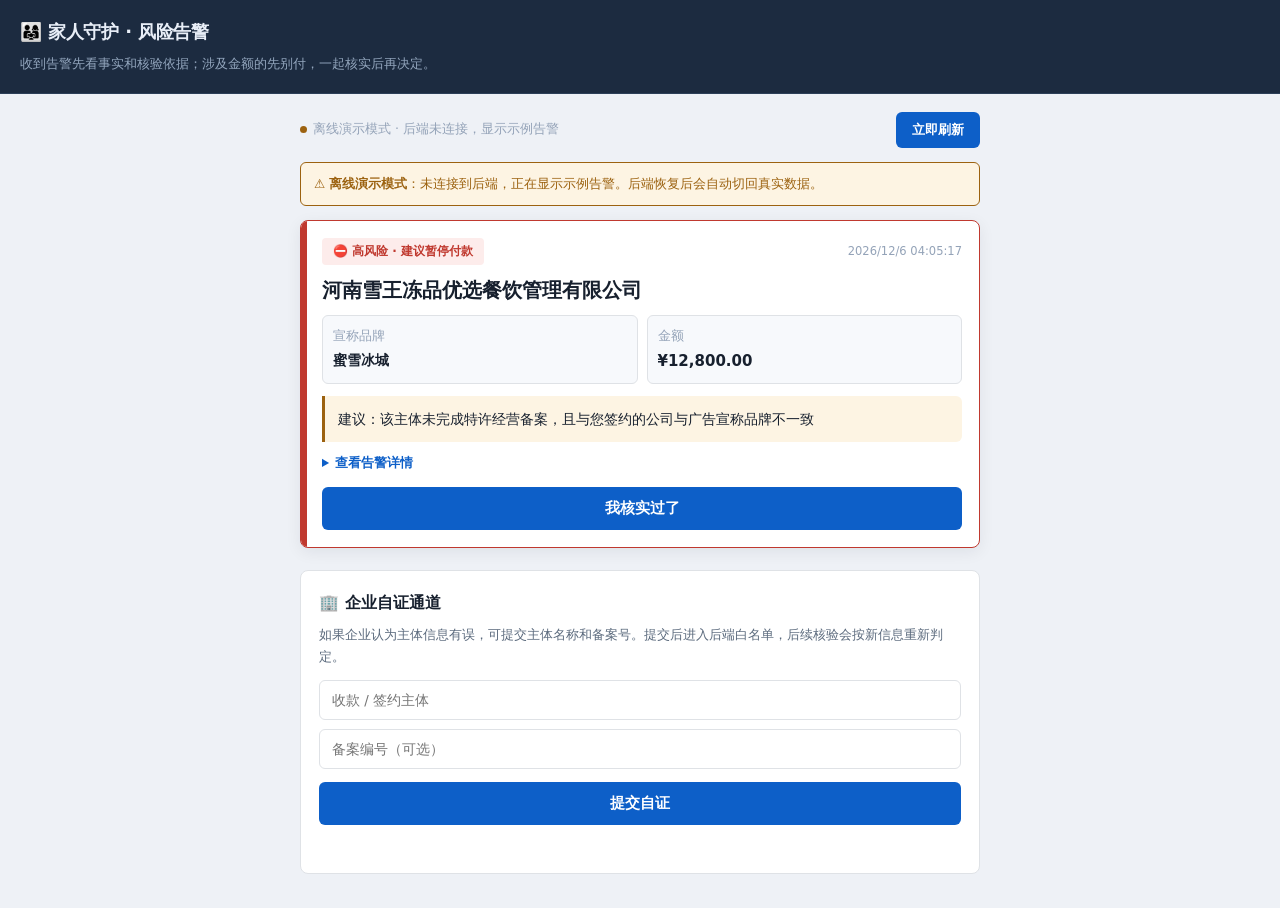
==== family/index.html @ a472ef42 "公司X光 静态站点发布（front 快照 + 入口跳转）" ====
<!doctype html>
<html lang="zh-CN"><head><meta charset="utf-8"><meta name="viewport" content="width=device-width,initial-scale=1"><title>家人端 · 风险告警</title><!-- 品牌图标：扫描取景框（scripts/make_icons.py 生成，favicon/客户端 exe/扩展图标同一套）-->
<link rel="icon" href="../assets/favicon.ico" sizes="48x48">
<link rel="icon" href="../assets/favicon.svg" type="image/svg+xml">
<link rel="apple-touch-icon" href="../assets/apple-touch-icon.png">
<link rel="stylesheet" href="../assets/theme.css">
<style>
/* 语义色统一由 theme.css 提供（3.0.0）：硬红 / 软红 / 黄 / 绿各只认一支 */
*{box-sizing:border-box}
body{margin:0;font-family:"Segoe UI","PingFang SC","Microsoft YaHei",system-ui,sans-serif;
     color:var(--x-ink);background:var(--x-bg)}

/* 顶栏 */
.top{background:var(--x-top-bg);color:var(--x-top-ink);padding:17px 20px 19px;
     border-bottom:1px solid var(--x-top-line)}
.top h1{margin:0;font-size:18px;letter-spacing:-.2px;font-weight:700}
.top p{margin:7px 0 0;color:var(--x-top-muted);font-size:12.5px;line-height:1.6}
.wrap{max-width:720px;margin:0 auto;padding:18px 20px 34px}

/* 状态条 */
.bar{display:flex;align-items:center;justify-content:space-between;margin-bottom:14px;gap:10px}
.bar small{color:var(--x-dot);font-size:12.5px;display:flex;align-items:center;gap:6px}
.live{width:7px;height:7px;border-radius:50%;background:var(--x-ok);flex:none;animation:pulse 1.5s ease-in-out infinite}
@keyframes pulse{0%,100%{opacity:1;transform:scale(1)}50%{opacity:.35;transform:scale(.8)}}
.btn{border:0;border-radius:var(--x-r-sm);padding:9px 16px;background:var(--x-brand);color:#fff;font-weight:700;cursor:pointer;font-family:inherit;font-size:13px;transition:transform .12s,filter .12s}
.btn:active{transform:scale(.97);filter:brightness(.94)}
.btn:disabled{opacity:.55;cursor:wait}

/* 列表 */
.list{display:grid;gap:14px}
.empty,.error{background:var(--x-card);border:1px solid var(--x-line);border-radius:var(--x-r-md);padding:28px;color:var(--x-dot);text-align:center;font-size:14px}
.error{color:var(--x-bad)}

/* 告警卡：左侧色带 + 等级徽章 + 新到脉冲 */
.alert{position:relative;background:var(--x-card);border:1px solid var(--x-bad);border-radius:var(--x-r-md);padding:17px 17px 17px 21px;
       box-shadow:0 4px 16px rgba(15,23,42,.07);overflow:hidden;animation:cardIn .4s cubic-bezier(.16,1,.3,1) both}
@keyframes cardIn{from{opacity:0;transform:translateY(12px)}to{opacity:1;transform:none}}
.alert::before{content:"";position:absolute;left:0;top:0;bottom:0;width:6px;background:var(--x-bad)}
.alert.soft{border-color:var(--x-grey)}.alert.soft::before{background:var(--x-grey)}
.alert.yellow{border-color:var(--x-grey)}.alert.yellow::before{background:var(--x-grey)}
.alert.fresh{animation:cardIn .4s cubic-bezier(.16,1,.3,1) both,ring 2s ease-out 2}
@keyframes ring{0%{box-shadow:0 4px 16px rgba(15,23,42,.07),0 0 0 0 rgba(220,38,38,.42)}100%{box-shadow:0 4px 16px rgba(15,23,42,.07),0 0 0 16px rgba(220,38,38,0)}}
.alert.acknowledged{filter:grayscale(.92);opacity:.6}
.alert.acknowledged::before{background:var(--x-dot)}

.head{display:flex;align-items:center;justify-content:space-between;gap:10px}
.level{display:inline-flex;align-items:center;gap:5px;border-radius:var(--x-r-xs);padding:4px 11px;font-size:12px;font-weight:800;background:var(--x-sev-bg-bad);color:var(--x-bad)}
.soft .level{background:var(--x-sev-bg-warn);color:var(--x-grey)}
.yellow .level{background:var(--x-sev-bg-warn);color:var(--x-grey)}
.ts{font-size:11.5px;color:var(--x-dot);font-variant-numeric:tabular-nums}
.merchant{font-size:19.5px;font-weight:800;margin:13px 0 10px;line-height:1.35;word-break:break-word}
.facts{display:grid;grid-template-columns:repeat(2,minmax(0,1fr));gap:9px;font-size:13px}
.fact{background:var(--x-kpi-bg);border:1px solid var(--x-line);border-radius:var(--x-r-sm);padding:9px 10px;color:var(--x-dot)}
.fact b{display:block;color:var(--x-ink);margin-top:3px;font-size:13.5px;word-break:break-word}
.amount{color:var(--x-bad);font-weight:900!important;font-size:15px!important}
.advice{margin-top:12px;padding:12px 13px;background:var(--x-sev-bg-warn);border-left:3px solid var(--x-grey);border-radius:0 var(--x-r-sm) var(--x-r-sm) 0;line-height:1.65;font-size:13.5px}
.evidence{margin-top:11px}
.evidence summary{cursor:pointer;color:var(--x-brand);font-weight:700;font-size:12.5px;user-select:none}
.evidence pre{white-space:pre-wrap;font:12px/1.7 ui-monospace,Consolas,monospace;background:var(--x-kpi-bg);border-radius:var(--x-r-sm);padding:11px;margin-top:8px;color:var(--x-muted)}
.confirm{margin-top:13px;width:100%;border:0;border-radius:var(--x-r-sm);padding:12px 0;background:var(--x-brand);color:#fff;font-weight:800;font-size:14.5px;cursor:pointer;font-family:inherit;transition:transform .12s}
.confirm:active{transform:scale(.985)}
.confirm.done{background:var(--x-dot);cursor:default}

/* 自证通道 */
.verify{background:var(--x-card);border:1px solid var(--x-line);border-radius:var(--x-r-md);padding:19px 18px;margin-top:22px}
.verify h2{margin:0 0 8px;font-size:16px}
.verify p{margin:0 0 13px;font-size:12.5px;color:var(--x-muted);line-height:1.7}
.fields{display:grid;gap:9px}
.fields input{border:1.5px solid var(--x-line);border-radius:var(--x-r-sm);padding:11px 12px;font-size:13.5px;font-family:inherit;outline:none;transition:border-color .16s}
.fields input:focus{border-color:var(--x-brand)}
.verify-msg{margin-top:11px;font-size:12.5px;color:var(--x-muted);min-height:18px}

/* 离线演示模式提示 */
.offline{background:var(--x-sev-bg-warn);border:1px solid var(--x-grey);color:var(--x-grey);border-radius:var(--x-r-sm);padding:11px 13px;font-size:12.5px;margin-bottom:14px;display:none;line-height:1.6}
.offline.show{display:block}
</style>
<script>
/* 主题同步（3.0.1）：本页与主站共用 theme.css 的令牌。
   偏好存在 localStorage['xray.theme']，主站设置页改的是同一个键 ——
   所以在别的页面改完主题，这页刷新就跟着变。
   默认深色：专业终端的主形态（theme.css 的 :root 就是深色值）。 */
(function () {
  try {
    var v = localStorage.getItem('xray.theme') || 'system';
    var dark = (v === 'dark') ||
      (v === 'system' && window.matchMedia &&
       window.matchMedia('(prefers-color-scheme: dark)').matches);
    document.documentElement.setAttribute('data-theme', dark ? 'dark' : 'light');
  } catch (e) { /* localStorage 不可用：按 theme.css 的默认值渲染 */ }
})();
</script>
</head><body>
<header class="top">
  <h1>👨‍👩‍👧 家人守护 · 风险告警</h1>
  <p>收到告警先看事实和核验依据；涉及金额的先别付，一起核实后再决定。</p>
</header>
<main class="wrap">
  <div class="bar">
    <small id="status"><span class="live"></span>每 2 秒自动检查一次</small>
    <button class="btn" id="reload">立即刷新</button>
  </div>
  <div class="offline" id="offlineTip">⚠️ <b>离线演示模式</b>：未连接到后端，正在显示示例告警。后端恢复后会自动切回真实数据。</div>
  <section class="list" id="list"><div class="empty">正在加载告警…</div></section>

  <section class="verify">
    <h2>🏢 企业自证通道</h2>
    <p>如果企业认为主体信息有误，可提交主体名称和备案号。提交后进入后端白名单，后续核验会按新信息重新判定。</p>
    <form id="verifyForm">
      <div class="fields">
        <input id="entity" required placeholder="收款 / 签约主体">
        <input id="record" placeholder="备案编号（可选）">
      </div>
      <button class="btn" style="margin-top:13px;width:100%;padding:12px 0;font-size:14.5px" type="submit">提交自证</button>
    </form>
    <div class="verify-msg" id="verifyMsg"></div>
  </section>
</main>
<script>
const API="/api/v1",confirmed=new Set(JSON.parse(localStorage.getItem("xray_family_confirmed")||"[]"));
const FORCE_MOCK=new URLSearchParams(location.search).has("mock");
const esc=s=>String(s??"").replace(/[&<>"']/g,c=>({"&":"&amp;","<":"&lt;",">":"&gt;","\"":"&quot;","'":"&#39;"}[c]));
const levelText={red_hard:"高风险 · 建议暂停付款",red_soft:"建议家人复核",yellow:"信息不完整 · 请留意",green:"本次核验未发现异常"};
const levelIcon={red_hard:"⛔",red_soft:"🟠",yellow:"🟡",green:"✅"};
const levelClass=l=>l==="red_soft"?"soft":l==="yellow"?"yellow":"";
function money(v){return v==null||v===""?"未提供":`¥${Number(v).toLocaleString("zh-CN",{minimumFractionDigits:2})}`}
function confirmAlert(id,b){b.closest(".alert").classList.add("acknowledged");confirmed.add(String(id));localStorage.setItem("xray_family_confirmed",JSON.stringify([...confirmed]));b.textContent="家人已知情";b.classList.add("done");b.disabled=true}

// 离线兜底：后端不可用时（断网/file:// /后端未启动）用这条示例告警，保证这一幕演得出来。
const DEMO_ALERT={alert_id:"demo-offline-1",event_id:"e-demo-offline",brand:"蜜雪冰城",counterpart_entity:"河南雪王冻品优选餐饮管理有限公司",amount:12800,level:"red_hard",advice_phrase:"该主体未完成特许经营备案，且与您签约的公司与广告宣称品牌不一致",ts:""};
let offlineMode=false, seenIds=new Set();

function renderDemo(){ DEMO_ALERT.ts=DEMO_ALERT.ts||new Date().toLocaleString("zh-CN"); render([DEMO_ALERT]); }

function render(alerts){
  const list=document.getElementById("list");
  if(!alerts.length){ list.innerHTML='<div class="empty">暂无告警</div>'; return }
  list.innerHTML=alerts.slice().reverse().map(a=>{
    const id=a.alert_id??a.event_id,done=confirmed.has(String(id)),ack=done?"acknowledged":"";
    const fresh=(!done && !seenIds.has(String(id)) && !offlineMode)?"fresh":"";
    if(!offlineMode) seenIds.add(String(id));
    const e=[`品牌：${a.brand||"未提供"}`,`收款主体：${a.counterpart_entity||"未提供"}`,`风险等级：${levelText[a.level]||a.level||"未提供"}`,`金额：${money(a.amount)}`,`建议：${a.advice_phrase||"未提供"}`].join("\n");
    return `<article class="alert ${levelClass(a.level)} ${ack} ${fresh}">
      <div class="head"><span class="level">${levelIcon[a.level]||"⚠"} ${esc(levelText[a.level]||a.level||"待核实")}</span><span class="ts">${esc(a.ts||"")}</span></div>
      <div class="merchant">${esc(a.counterpart_entity||a.brand||"未提供主体")}</div>
      <div class="facts">
        <div class="fact">宣称品牌<b>${esc(a.brand||"未提供")}</b></div>
        <div class="fact">金额<b class="amount">${esc(money(a.amount))}</b></div>
      </div>
      <div class="advice">建议：${esc(a.advice_phrase||"请联系家人一起复核")}</div>
      <details class="evidence"><summary>查看告警详情</summary><pre>${esc(e)}</pre></details>
      <button class="confirm ${done?"done":""}" ${done?"disabled":""} onclick="confirmAlert('${esc(id)}',this)">${done?"家人已知情":"我核实过了"}</button>
    </article>`}).join("")
}

async function load(){
  if(FORCE_MOCK){ document.getElementById("offlineTip").classList.add("show"); renderDemo(); document.getElementById("status").innerHTML='<span class="live" style="background:var(--x-grey)"></span>离线演示模式（?mock=1 强制示例告警）'; return }
  try{
    const r=await fetch(`${API}/group/demo/alerts`,{cache:"no-store"});
    if(!r.ok)throw Error(`HTTP ${r.status}`);
    const d=await r.json();
    offlineMode=false; document.getElementById("offlineTip").classList.remove("show");
    render(Array.isArray(d)?d:(d.alerts||[]));
    document.getElementById("status").innerHTML=`<span class="live"></span>最近检查：${new Date().toLocaleTimeString()} · 每 2 秒自动检查`;
  }catch(e){
    offlineMode=true; document.getElementById("offlineTip").classList.add("show");
    renderDemo();
    document.getElementById("status").innerHTML='<span class="live" style="background:var(--x-grey)"></span>离线演示模式 · 后端未连接，显示示例告警';
  }
}

document.getElementById("reload").onclick=load;
document.getElementById("verifyForm").onsubmit=async e=>{
  e.preventDefault();
  const msg=document.getElementById("verifyMsg");
  msg.textContent="正在提交…";
  try{
    const r=await fetch(`${API}/whitelist`,{method:"POST",headers:{"Content-Type":"application/json"},
      body:JSON.stringify({counterpart_entity:document.getElementById("entity").value.trim(),record_no:document.getElementById("record").value.trim()})});
    const d=await r.json();
    if(!r.ok)throw Error(d.detail||`HTTP ${r.status}`);
    msg.textContent=d.already?"该主体已在白名单中。":"提交成功，后续核验会按新信息重新判定。";
    e.target.reset();
  }catch(err){ msg.textContent=`提交失败：${err.message}` }
};
load();setInterval(load,2000);
</script></body></html>
---- assets/theme.css ----
/* ==========================================================================
 * theme.css · 公司X光 设计系统（3.2.0）
 * --------------------------------------------------------------------------
 * 视觉方向：专业金融终端（Bloomberg / TradingView / 同花顺）
 *   - 深色为主：深底浅字是终端类产品的真正特征，不是"暗色模式凑合"
 *   - 高信息密度：行高紧、字小、数字等宽、表格优先
 *   - 硬边界：1px 分隔线划分区域，不用大阴影和圆角堆层次
 *   - 单一强调色：墨蓝，蓝 = 可信
 *
 * 3.2.0 参照 34 个主流站点重做了令牌层（依据见 docs/ui-reference.md）：
 *   ① 间距改**阶梯**（Carbon 的 2/4/8 倍数 + Tailwind 的 4px 基数）
 *   ② 高度改**四档**（Atlassian：sunken < default < raised < overlay；
 *      暗色下越"高"表面越亮 —— 暗色里阴影几乎看不见，只能靠底色差）
 *   ③ 焦点态**双色可见**（GOV.UK：单色焦点环在某些背景上必然失效）
 *   ④ 字号与行高**成对**定义（Tailwind 的做法，防止改字号忘记改行高）
 *
 * ⚠ 四条硬规矩（scripts/check_layout.py 有静态断言守着）：
 *   ① 组件里禁止写字面色值，一律取本文件的变量。
 *   ② 浅色与深色必须**完全对等**：每个 --x-* 颜色变量，
 *      深色块都必须有对应覆盖（[D] 段断言）—— 不许出现"深色下没换过来的"。
 *   ③ 圆角只认 --x-r-xs / --x-r-sm / --x-r-md 三档。
 *   ④ 间距只认 --x-s1…--x-s8，不再写 9px / 13px 这类散装数字。
 * ========================================================================== */

/* ==========================================================================
 * 一、与主题无关的令牌（间距 / 圆角 / 字号 / 层级 / 动效 / 尺寸）
 * --------------------------------------------------------------------------
 * 这些**不随主题变**，放在独立的 :root 块里一次定义。
 * ⚠ 这个块必须排在最前面 —— check_layout 的 [D] 段取**第一个** :root 块
 *   作为"主题无关"基准，取错了会把颜色变量当成不该有的东西。
 * ========================================================================== */
:root {
  /* ---------- 间距阶梯：4px 基数 ----------
     取 4 而不是 Carbon 的 2，是因为正文 12.5px × 行高 1.65 ≈ 20px，
     用 4 的倍数才对得齐行高；2px 档在这个字号下肉眼看不出差别。
     档位参照 Carbon $spacing-01…（2/4/8/12/16/24/32/40/48），裁掉 2px 档。 */
  --x-s1: 4px;
  --x-s2: 8px;
  --x-s3: 12px;
  --x-s4: 16px;
  --x-s5: 20px;
  --x-s6: 24px;
  --x-s7: 32px;
  --x-s8: 40px;

  /* 旧变量名兼容（app.css 里有存量用法） */
  --x-gap: var(--x-s3);
  --x-pad: var(--x-s4);

  /* ---------- 圆角三档 ---------- */
  --x-r-xs: 4px;   /* 标签、徽标、小按钮 */
  --x-r-sm: 6px;   /* 按钮、输入框、提示条 */
  --x-r-md: 8px;   /* 卡片、面板、弹层 */

  /* ---------- 字号阶梯：与行高成对 ----------
     基准参照阿里云控制台（正文 12 / 行高 20）与终端密度。 */
  --x-fs-micro:   10.5px;   /* 大写小标签、表头 */
  --x-fs-small:   11.5px;   /* 次要说明 */
  --x-fs-body:    12.5px;   /* 正文 */
  --x-fs-section: 13.5px;   /* 区块标题 */
  --x-fs-title:   16px;     /* 页面主标题 */
  --x-fs-display: 22px;     /* 指标大数字 */

  --x-lh-micro:   1.5;
  --x-lh-small:   1.6;
  --x-lh-body:    1.65;
  --x-lh-title:   1.35;

  /* ---------- 字重：只留三档（阿里云控制台只用 400/600） ---------- */
  --x-fw-normal: 400;
  --x-fw-medium: 500;
  --x-fw-bold:   600;

  /* ---------- 字体族 ---------- */
  --x-font-ui:   "Segoe UI", "PingFang SC", "Microsoft YaHei", system-ui, sans-serif;
  --x-font-mono: ui-monospace, "SF Mono", Menlo, Consolas, "Liberation Mono", monospace;

  /* ---------- 层级（Atlassian 的 z-index 分档 100→800，压缩到本项目） ---------- */
  --x-z-nav:    20;
  --x-z-top:    30;
  --x-z-drawer: 60;
  --x-z-cmdk:   80;
  --x-z-toast:  90;

  /* ---------- 动效：两档 ---------- */
  --x-dur-fast: 100ms;
  --x-dur-base: 160ms;
  --x-ease:     cubic-bezier(.2, .7, .3, 1);

  /* ---------- 版心与栏宽 ---------- */
  --x-w-max:      1640px;   /* 工作区最大版心（对齐 AntD 1440 画布 + 侧栏） */
  --x-w-read:     760px;    /* 长文可读宽度上限（Notion 的做法） */
  --x-nav-w:      176px;    /* 侧栏展开宽 */
  --x-nav-w-mini: 52px;     /* 侧栏折叠宽 */
  --x-drawer-w:   420px;    /* 右侧检视抽屉宽 */

  /* ---------- 控件尺寸：命中区不搞太小（Fluent 建议 ≥32px） ---------- */
  --x-h-ctl:    32px;
  --x-h-ctl-sm: 26px;
  --x-h-top:    50px;

  /* ---------- 焦点环（GOV.UK：必须能在任何背景上看见） ----------
     用 outline + offset 而不是 box-shadow：
     outline 永远画在元素**外面**，offset 让环与控件之间露出底色形成隔离，
     这样环压在实心品牌色按钮上也不会"消失"。 */
  --x-focus-w:      2px;
  --x-focus-offset: 2px;
}

/* ==========================================================================
 * 二、深色终端（默认 —— 专业终端的主形态）
 * ========================================================================== */
:root,
[data-theme="dark"] {
  color-scheme: dark;

  /* ---------- 强调色：墨蓝 ----------
     ⚠ 深色下要分两个值用：
       --x-brand        当**文字色**用（链接、图表线、选中态文字）→ 对深底 6.80，很亮，好认
       --x-brand-solid  当**按钮底色**用（白字压在上面）→ #4a9eff 白字只有 2.75，不达标，
                        压到 #256fc9 才有 5.00
     一个值干两件事必然有一处不达标 —— 这是 3.0.1 的 [E] 段对比度断言抓出来的。 */
  --x-brand:        #4a9eff;
  --x-brand-solid:  #256fc9;
  --x-brand-hover:  #74b4ff;
  --x-brand-active: #1e62b8;
  --x-accent:       #6fb0ff;
  --x-note-bar:     #4a9eff;
  --x-soft-border:  #24405f;
  --x-nav-on:       #16283f;

  /* ---------- 高度四档（Atlassian） ----------
     暗色下 **越"高"越亮**：想象表面被正面照亮，抬得越高接的光越多。
     这和浅色下"越高越白 + 加阴影"是同一条物理直觉的两面。
       sunken  页面底（比卡片更暗，把内容"凹"进去）
       default 卡片
       raised  悬浮卡 / 行选中 / 可拖拽项
       overlay 弹层 / 抽屉 / 命令面板
     ⚠ 暗色阴影几乎不可见，层级差主要来自这里，阴影只是辅助。 */
  --x-surface-sunken:  #080e18;
  --x-surface:         #101a2b;
  --x-surface-raised:  #16233a;
  --x-surface-overlay: #1b2a43;

  /* 兼容旧变量名（大量组件在用，改名会牵动 20+ 个文件）。
     ⚠ 这里写**字面量**而不是 var(--x-surface-*) —— check_layout 的 [E] 段
       要拿实际色值算 WCAG 对比度，`var()` 它取不到值会直接判"色板不全"。
       两处值必须同步改（同色值，只是写两遍）。 */
  --x-bg:            #080e18;
  --x-card:          #101a2b;
  --x-kpi-bg:        #0e1727;
  --x-chip-bg:       #142033;
  --x-code-bg:       #16233a;
  --x-input-bg:      #0e1727;
  --x-input-bg-focus:#132034;
  --x-nav-hover:     #142033;
  --x-note-bg:       #0e1727;
  --x-ai-bg:         #0e1727;
  --x-ai-border:     #24405f;
  --x-sk-1:          #16233a;
  --x-sk-2:          #1e2e47;
  --x-line:          #1b2941;
  --x-line-soft:     #16233a;
  /* 强边框：表格外框、卡片分组边界（比 --x-line 更实一档） */
  --x-line-strong:   #2a3d5c;

  /* ---------- 文字 ---------- */
  --x-ink:           #dfe7f2;
  --x-muted:         #7d8ea5;
  --x-dot:           #4a5b73;

  /* ---------- 顶栏（最深的一层，仍用 sunken） ---------- */
  --x-top-bg:            #080e18;
  --x-top-ink:           #e8eef7;
  --x-top-muted:         #6b7d94;
  --x-top-input-bg:      #101a2b;
  --x-top-input-bg-focus:#16243a;
  --x-top-line:          #1b2941;

  /* ---------- 语义色：终端用饱和度更高的红绿黄 ----------
     ⚠ 中文金融界面是「红涨绿跌」，但本产品的红是**风险红**（与股市红含义不同）。
       所以任何红/绿**必须配文字**，不能只靠颜色 —— 语义不同的人会读反。 */
  --x-ok:            #4ec9a0;
  --x-bad:           #f0776f;
  --x-grey:          #e8b04b;
  --x-info:          #4a9eff;
  --x-sev-bg-bad:    #2a1518;
  --x-sev-bg-warn:   #2a2313;
  --x-sev-bg-ok:     #10251f;
  --x-sev-bg-info:   #101d33;

  /* ---------- 图表 ---------- */
  --x-chart-fill:   rgba(74,158,255,.16);
  --x-chart-window: rgba(74,158,255,.12);
  --x-svg-surface:  #101a2b;
  --x-svg-line:     #1b2941;
  --x-svg-ink:      #dfe7f2;

  /* ---------- 阴影：终端里几乎不用阴影，用边框划线 ----------
     只有 overlay 档（弹层/命令面板/抽屉）给一点，否则浮不起来。 */
  --x-card-shadow:    0 1px 0 rgba(255,255,255,.02);
  --x-shadow-raised:  0 1px 2px rgba(0,0,0,.35);
  --x-shadow-overlay: 0 8px 24px rgba(0,0,0,.5), 0 2px 6px rgba(0,0,0,.35);

  /* ---------- 遮罩（抽屉/命令面板背后的压暗层） ---------- */
  --x-scrim: rgba(4,8,14,.62);

  /* ---------- 选中态背景（表格行、命令面板高亮） ---------- */
  --x-sel-bg: #16283f;

  /* ---------- Bulma 主色与圆角对齐 ---------- */
  --bulma-primary-h: 212; --bulma-primary-s: 100%; --bulma-primary-l: 65%;
  --bulma-radius: 0.375rem; --bulma-radius-small: 0.25rem;
  --bulma-radius-medium: 0.5rem; --bulma-radius-large: 0.5rem;
}

/* ==========================================================================
 * 三、浅色终端（Bloomberg 网页版 —— 同样专业，不是"降级版"）
 * ==========================================================================
 * 每个 --x-* 颜色变量都在这里逐个覆盖 —— 与深色一一对应，
 * 不允许深色有、浅色没有（那会让两套模式长得不一样）。
 */
[data-theme="light"] {
  color-scheme: light;

  --x-brand:        #0d5fc8;
  --x-brand-solid:  #0d5fc8;
  --x-brand-hover:  #1a76e3;
  --x-brand-active: #0a4ea8;
  --x-accent:       #3d7fe0;
  --x-note-bar:     #3d7fe0;
  --x-soft-border:  #b8d4f8;
  --x-nav-on:       #e8f1fe;

  /* 高度四档：浅色下越高越"白 + 阴影"（暗色下是越高越亮，见上） */
  --x-surface-sunken:  #eef1f6;
  --x-surface:         #ffffff;
  --x-surface-raised:  #ffffff;
  --x-surface-overlay: #ffffff;

  --x-bg:            #eef1f6;
  --x-card:          #ffffff;
  --x-kpi-bg:        #f7f9fc;
  --x-chip-bg:       #eef2f7;
  --x-code-bg:       #eaeff6;
  --x-input-bg:      #ffffff;
  --x-input-bg-focus:#ffffff;
  --x-nav-hover:     #eef2f7;
  --x-note-bg:       #f2f6fc;
  --x-ai-bg:         #f2f6fc;
  --x-ai-border:     #c5d9f2;
  --x-sk-1:          #eaeff6;
  --x-sk-2:          #dde5ef;
  --x-line:          #dfe2e6;
  --x-line-soft:     #e8edf4;
  --x-line-strong:   #c6d0dd;

  --x-ink:           #17202e;
  --x-muted:         #5b6a7d;
  --x-dot:           #94a3b8;

  --x-top-bg:            #1c2b40;
  --x-top-ink:           #e8eef7;
  --x-top-muted:         #93a6bd;
  --x-top-input-bg:      #24354c;
  --x-top-input-bg-focus:#2d4160;
  --x-top-line:          #2c3f58;

  --x-ok:            #0f7a54;
  --x-bad:           #c0392f;
  --x-grey:          #9c6210;
  --x-info:          #0d5fc8;
  --x-sev-bg-bad:    #fdeceb;
  --x-sev-bg-warn:   #fdf4e3;
  --x-sev-bg-ok:     #e9f7f1;
  --x-sev-bg-info:   #eef4fd;

  --x-chart-fill:   rgba(13,95,200,.10);
  --x-chart-window: rgba(13,95,200,.12);
  --x-svg-surface:  #ffffff;
  --x-svg-line:     #e2e8f0;
  --x-svg-ink:      #374151;

  --x-card-shadow:    0 1px 2px rgba(23,32,46,.05);
  --x-shadow-raised:  0 1px 3px rgba(23,32,46,.10), 0 1px 2px rgba(23,32,46,.06);
  --x-shadow-overlay: 0 12px 32px rgba(23,32,46,.16), 0 2px 8px rgba(23,32,46,.08);

  --x-scrim: rgba(23,32,46,.34);
  --x-sel-bg: #e8f1fe;

  --bulma-primary-h: 215; --bulma-primary-s: 100%; --bulma-primary-l: 45%;
}

/* ==========================================================================
 * 四、基础排版
 * ========================================================================== */
html, body { background: var(--x-bg); color: var(--x-ink); }

body {
  font-family: var(--x-font-ui);
  font-size: var(--x-fs-body);
  line-height: var(--x-lh-body);
  font-variant-numeric: tabular-nums;   /* 数字上下对齐，表格才像正经报告 */
  -webkit-font-smoothing: antialiased;
  text-rendering: optimizeLegibility;
}

a { color: var(--x-brand); text-underline-offset: 2px; }
a:hover { color: var(--x-brand-hover); }

/* ---------- 焦点态：双色隔离（GOV.UK 的做法） ----------
   ⚠ 这是全站可访问性的地基，任何组件都不许用 `outline: none` 覆盖掉。
     outline-offset 让环与控件之间露出页面底色 —— 环压在实心品牌色按钮上
     也能看清（单色环在同类底色上会"消失"，这是 GOV.UK 明确点出的失败模式）。 */
:focus-visible {
  outline: var(--x-focus-w) solid var(--x-brand);
  outline-offset: var(--x-focus-offset);
}
/* 鼠标点击不显示焦点环（键盘才显示），但不能把 :focus-visible 一起关掉 */
:focus:not(:focus-visible) { outline: none; }

/* ---------- 滚动条：细、低对比 ---------- */
::-webkit-scrollbar { width: 10px; height: 10px; }
::-webkit-scrollbar-track { background: transparent; }
::-webkit-scrollbar-thumb {
  background: var(--x-sk-2);
  border-radius: var(--x-r-xs);
  border: 2px solid transparent;
  background-clip: padding-box;
}
::-webkit-scrollbar-thumb:hover { background: var(--x-dot); background-clip: padding-box; }

/* ---------- 数字等宽 ---------- */
.num, .x-kpi .v, .x-metric b, td.num, th.num, .x-num {
  font-variant-numeric: tabular-nums;
  font-feature-settings: "tnum";
}

/* ---------- 选中文本 ---------- */
::selection { background: color-mix(in srgb, var(--x-brand) 32%, transparent); }

/* ---------- 动效统一（尊重系统设置） ---------- */
@media (prefers-reduced-motion: reduce) {
  *, *::before, *::after {
    animation-duration: .01ms !important;
    animation-iteration-count: 1 !important;
    transition-duration: .01ms !important;
    scroll-behavior: auto !important;
  }
}
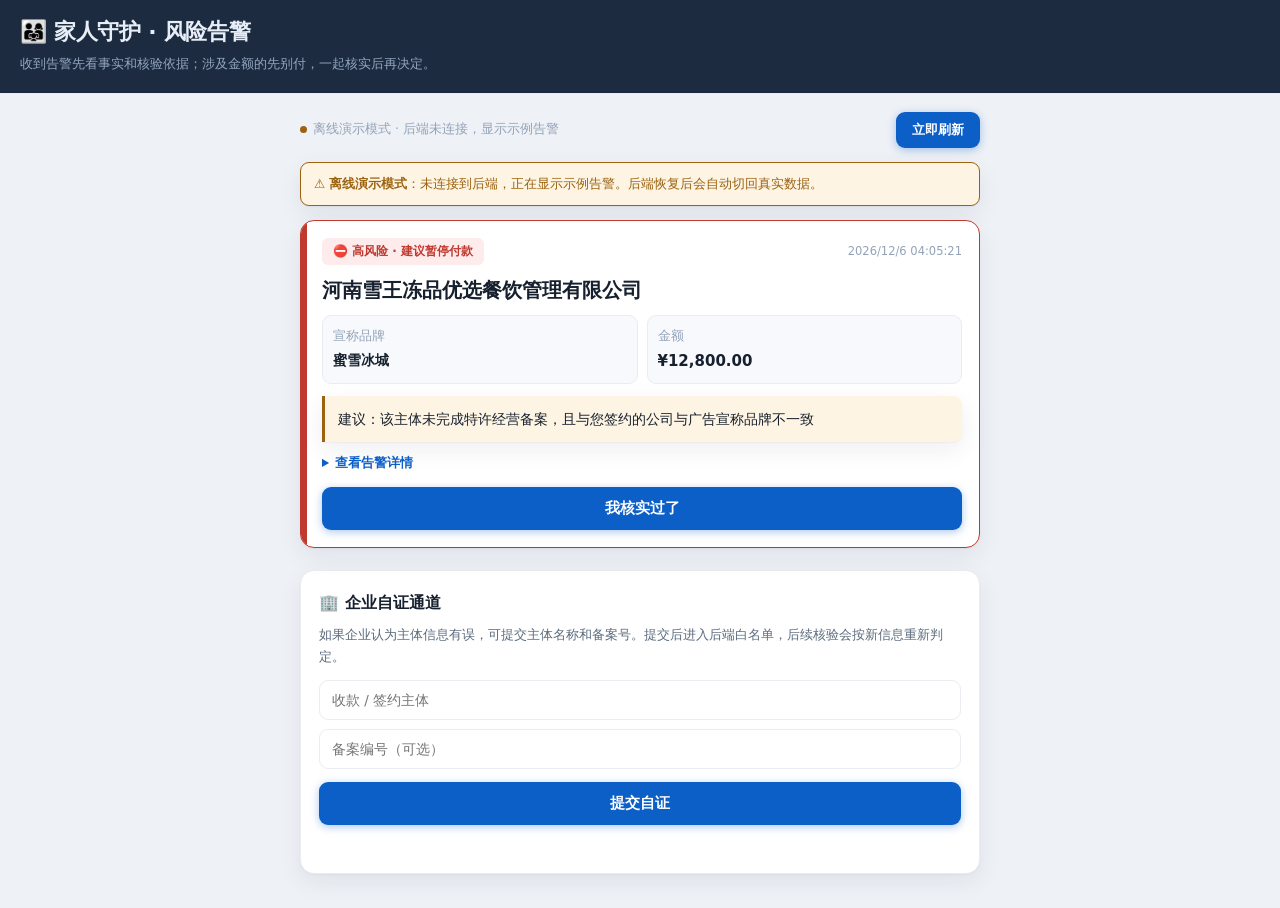
==== commit 1ea4febc: "公司X光 静态站点发布（front 快照 + 入口跳转）" ====
--- a/family/index.html
+++ b/family/index.html
@@ -4,6 +4,7 @@
 <link rel="icon" href="../assets/favicon.svg" type="image/svg+xml">
 <link rel="apple-touch-icon" href="../assets/apple-touch-icon.png">
 <link rel="stylesheet" href="../assets/theme.css">
+<link rel="stylesheet" href="../assets/workbench.css">
 <style>
 /* 语义色统一由 theme.css 提供（3.0.0）：硬红 / 软红 / 黄 / 绿各只认一支 */
 *{box-sizing:border-box}
@@ -12,9 +13,9 @@
 
 /* 顶栏 */
 .top{background:var(--x-top-bg);color:var(--x-top-ink);padding:17px 20px 19px;
-     border-bottom:1px solid var(--x-top-line)}
-.top h1{margin:0;font-size:18px;letter-spacing:-.2px;font-weight:700}
-.top p{margin:7px 0 0;color:var(--x-top-muted);font-size:12.5px;line-height:1.6}
+     border-bottom:1px solid var(--x-hair)}
+.top h1{margin:0;font-size:var(--x-fs-title);letter-spacing:-.3px;font-weight:var(--x-fw-bold)}
+.top p{margin:7px 0 0;color:var(--x-top-muted);font-size:var(--x-fs-body);line-height:1.6}
 .wrap{max-width:720px;margin:0 auto;padding:18px 20px 34px}
 
 /* 状态条 */
@@ -28,18 +29,18 @@
 
 /* 列表 */
 .list{display:grid;gap:14px}
-.empty,.error{background:var(--x-card);border:1px solid var(--x-line);border-radius:var(--x-r-md);padding:28px;color:var(--x-dot);text-align:center;font-size:14px}
+.empty,.error{background:var(--x-card);border:1px solid var(--x-hair);border-radius:var(--x-r-md);padding:28px;color:var(--x-dot);text-align:center;font-size:14px}
 .error{color:var(--x-bad)}
 
 /* 告警卡：左侧色带 + 等级徽章 + 新到脉冲 */
 .alert{position:relative;background:var(--x-card);border:1px solid var(--x-bad);border-radius:var(--x-r-md);padding:17px 17px 17px 21px;
-       box-shadow:0 4px 16px rgba(15,23,42,.07);overflow:hidden;animation:cardIn .4s cubic-bezier(.16,1,.3,1) both}
+       box-shadow:var(--x-elev);overflow:hidden;animation:cardIn .4s cubic-bezier(.16,1,.3,1) both}
 @keyframes cardIn{from{opacity:0;transform:translateY(12px)}to{opacity:1;transform:none}}
 .alert::before{content:"";position:absolute;left:0;top:0;bottom:0;width:6px;background:var(--x-bad)}
 .alert.soft{border-color:var(--x-grey)}.alert.soft::before{background:var(--x-grey)}
 .alert.yellow{border-color:var(--x-grey)}.alert.yellow::before{background:var(--x-grey)}
 .alert.fresh{animation:cardIn .4s cubic-bezier(.16,1,.3,1) both,ring 2s ease-out 2}
-@keyframes ring{0%{box-shadow:0 4px 16px rgba(15,23,42,.07),0 0 0 0 rgba(220,38,38,.42)}100%{box-shadow:0 4px 16px rgba(15,23,42,.07),0 0 0 16px rgba(220,38,38,0)}}
+@keyframes ring{0%{box-shadow:var(--x-elev),0 0 0 0 rgba(220,38,38,.42)}100%{box-shadow:var(--x-elev),0 0 0 16px rgba(220,38,38,0)}}
 .alert.acknowledged{filter:grayscale(.92);opacity:.6}
 .alert.acknowledged::before{background:var(--x-dot)}
 
@@ -50,7 +51,7 @@
 .ts{font-size:11.5px;color:var(--x-dot);font-variant-numeric:tabular-nums}
 .merchant{font-size:19.5px;font-weight:800;margin:13px 0 10px;line-height:1.35;word-break:break-word}
 .facts{display:grid;grid-template-columns:repeat(2,minmax(0,1fr));gap:9px;font-size:13px}
-.fact{background:var(--x-kpi-bg);border:1px solid var(--x-line);border-radius:var(--x-r-sm);padding:9px 10px;color:var(--x-dot)}
+.fact{background:var(--x-kpi-bg);border:1px solid var(--x-hair);border-radius:var(--x-r-sm);padding:9px 10px;color:var(--x-dot)}
 .fact b{display:block;color:var(--x-ink);margin-top:3px;font-size:13.5px;word-break:break-word}
 .amount{color:var(--x-bad);font-weight:900!important;font-size:15px!important}
 .advice{margin-top:12px;padding:12px 13px;background:var(--x-sev-bg-warn);border-left:3px solid var(--x-grey);border-radius:0 var(--x-r-sm) var(--x-r-sm) 0;line-height:1.65;font-size:13.5px}
@@ -62,11 +63,11 @@
 .confirm.done{background:var(--x-dot);cursor:default}
 
 /* 自证通道 */
-.verify{background:var(--x-card);border:1px solid var(--x-line);border-radius:var(--x-r-md);padding:19px 18px;margin-top:22px}
+.verify{background:var(--x-card);border:1px solid var(--x-hair);border-radius:var(--x-r-md);padding:19px 18px;margin-top:22px}
 .verify h2{margin:0 0 8px;font-size:16px}
 .verify p{margin:0 0 13px;font-size:12.5px;color:var(--x-muted);line-height:1.7}
 .fields{display:grid;gap:9px}
-.fields input{border:1.5px solid var(--x-line);border-radius:var(--x-r-sm);padding:11px 12px;font-size:13.5px;font-family:inherit;outline:none;transition:border-color .16s}
+.fields input{border:1px solid var(--x-hair);border-radius:var(--x-r-sm);padding:11px 12px;font-size:13.5px;font-family:inherit;outline:none;transition:border-color .16s}
 .fields input:focus{border-color:var(--x-brand)}
 .verify-msg{margin-top:11px;font-size:12.5px;color:var(--x-muted);min-height:18px}
 
@@ -89,7 +90,7 @@
   } catch (e) { /* localStorage 不可用：按 theme.css 的默认值渲染 */ }
 })();
 </script>
-</head><body>
+</head><body class="wb-family">
 <header class="top">
   <h1>👨‍👩‍👧 家人守护 · 风险告警</h1>
   <p>收到告警先看事实和核验依据；涉及金额的先别付，一起核实后再决定。</p>
--- a/assets/theme.css
+++ b/assets/theme.css
@@ -1,23 +1,25 @@
 /* ==========================================================================
- * theme.css · 公司X光 设计系统（3.2.0）
+ * theme.css · 公司X光 设计系统（3.8.0 工作台重构）
  * --------------------------------------------------------------------------
- * 视觉方向：专业金融终端（Bloomberg / TradingView / 同花顺）
- *   - 深色为主：深底浅字是终端类产品的真正特征，不是"暗色模式凑合"
- *   - 高信息密度：行高紧、字小、数字等宽、表格优先
- *   - 硬边界：1px 分隔线划分区域，不用大阴影和圆角堆层次
- *   - 单一强调色：墨蓝，蓝 = 可信
+ * 视觉方向：**现代桌面工作台**（Fluent 2 / macOS HIG / VS Code / Linear）
+ *   - 表面分层优先：靠底色差 + 柔和环境阴影划分区域，不再满屏 1px 实线框
+ *   - 留白即层级：更宽松的版心内边距与组件间距，标题与数字拉开字号层级
+ *   - 统一圆润几何：所有交互元素共用三档圆角，弱化"内部工具"的硬边感
+ *   - 强调色克制：低饱和蓝只用于主操作 / 选中 / 焦点，不做大面积填充
  *
- * 3.2.0 参照 34 个主流站点重做了令牌层（依据见 docs/ui-reference.md）：
- *   ① 间距改**阶梯**（Carbon 的 2/4/8 倍数 + Tailwind 的 4px 基数）
- *   ② 高度改**四档**（Atlassian：sunken < default < raised < overlay；
- *      暗色下越"高"表面越亮 —— 暗色里阴影几乎看不见，只能靠底色差）
- *   ③ 焦点态**双色可见**（GOV.UK：单色焦点环在某些背景上必然失效）
- *   ④ 字号与行高**成对**定义（Tailwind 的做法，防止改字号忘记改行高）
+ * 3.8.0 参照 52 个主流网站与桌面应用重做视觉层（依据见 docs/ui-reference.md）：
+ *   ① 新增 **画布 / 发丝线 / 淡染 / 卡面阴影** 四个语义令牌，让"表面"取代"边框"
+ *   ② 圆角三档放大（4/6/8 → 6/9/14），间距上三档放宽，留白成为主要层级语言
+ *   ③ 标题 / 区块 / 指标数字字号拉开（22 / 15 / 30），正文仍守 12.5 不变
+ *      —— `.x-nav a` 展开字号被 check_nav 层叠实算锁在 12.5，不能动
+ *   ④ 桌面应用那条线补进来：状态栏、检视抽屉、命令面板、键帽按
+ *      VS Code / Obsidian / Figma / Raycast 的桌面惯例精修
  *
  * ⚠ 四条硬规矩（scripts/check_layout.py 有静态断言守着）：
  *   ① 组件里禁止写字面色值，一律取本文件的变量。
  *   ② 浅色与深色必须**完全对等**：每个 --x-* 颜色变量，
  *      深色块都必须有对应覆盖（[D] 段断言）—— 不许出现"深色下没换过来的"。
+ *      本版新增的 --x-canvas / --x-hair / --x-tint / --x-elev 都在两块各写一遍。
  *   ③ 圆角只认 --x-r-xs / --x-r-sm / --x-r-md 三档。
  *   ④ 间距只认 --x-s1…--x-s8，不再写 9px / 13px 这类散装数字。
  * ========================================================================== */
@@ -38,28 +40,31 @@
   --x-s2: 8px;
   --x-s3: 12px;
   --x-s4: 16px;
-  --x-s5: 20px;
-  --x-s6: 24px;
-  --x-s7: 32px;
-  --x-s8: 40px;
+  --x-s5: 24px;
+  --x-s6: 28px;
+  --x-s7: 40px;
+  --x-s8: 56px;
 
   /* 旧变量名兼容（app.css 里有存量用法） */
   --x-gap: var(--x-s3);
   --x-pad: var(--x-s4);
 
-  /* ---------- 圆角三档 ---------- */
-  --x-r-xs: 4px;   /* 标签、徽标、小按钮 */
-  --x-r-sm: 6px;   /* 按钮、输入框、提示条 */
-  --x-r-md: 8px;   /* 卡片、面板、弹层 */
+  /* ---------- 圆角三档（3.8.0 放大：统一圆润几何） ----------
+     Fluent 2 / macOS HIG 的做法：所有交互面共用同一套圆角逻辑，
+     足以柔化早期硬边感，又不至于变成消费级气泡。守卫只检查
+     「border-radius 用 var(--x-r-*)」，数值可以随设计迭代。 */
+  --x-r-xs: 6px;   /* 标签、徽标、小按钮 */
+  --x-r-sm: 9px;   /* 按钮、输入框、提示条 */
+  --x-r-md: 14px;  /* 卡片、面板、弹层 */
 
   /* ---------- 字号阶梯：与行高成对 ----------
      基准参照阿里云控制台（正文 12 / 行高 20）与终端密度。 */
   --x-fs-micro:   10.5px;   /* 大写小标签、表头 */
   --x-fs-small:   11.5px;   /* 次要说明 */
   --x-fs-body:    12.5px;   /* 正文 */
-  --x-fs-section: 13.5px;   /* 区块标题 */
-  --x-fs-title:   16px;     /* 页面主标题 */
-  --x-fs-display: 22px;     /* 指标大数字 */
+  --x-fs-section: 15px;     /* 区块标题（3.8.0） */
+  --x-fs-title:   22px;     /* 页面主标题（3.8.0 放大，拉开层级） */
+  --x-fs-display: 30px;     /* 指标大数字 */
 
   --x-lh-micro:   1.5;
   --x-lh-small:   1.6;
@@ -97,7 +102,7 @@
   /* ---------- 控件尺寸：命中区不搞太小（Fluent 建议 ≥32px） ---------- */
   --x-h-ctl:    32px;
   --x-h-ctl-sm: 26px;
-  --x-h-top:    50px;
+  --x-h-top:    56px;
 
   /* ---------- 焦点环（GOV.UK：必须能在任何背景上看见） ----------
      用 outline + offset 而不是 box-shadow：
@@ -159,10 +164,21 @@
   --x-ai-border:     #24405f;
   --x-sk-1:          #16233a;
   --x-sk-2:          #1e2e47;
-  --x-line:          #1b2941;
+  --x-line:          #172438;
   --x-line-soft:     #16233a;
   /* 强边框：表格外框、卡片分组边界（比 --x-line 更实一档） */
-  --x-line-strong:   #2a3d5c;
+  --x-line-strong:   #22334f;
+
+  /* ---------- 3.8.0 工作台表面令牌（浅色块必须逐项对应） ----------
+     --x-canvas 画布：工作区底色，卡片浮在它上面，形成第一层"底/面"关系
+     --x-hair   发丝线：只在必须分隔时出现，替代满屏 1px 实线框
+     --x-tint   淡染底：选中 / 激活 / hover 的品牌色极淡铺底
+     --x-elev   环境阴影：静止时几乎察觉不到，悬浮时才显出高度
+     四者共同把"层级 = 描边"换成"层级 = 表面 + 留白"（Fluent 2 / Material 3）。 */
+  --x-canvas:        #0b1220;
+  --x-hair:          #172236;
+  --x-tint:          #142944;
+  --x-elev:          0 1px 2px rgba(0,0,0,.22), 0 8px 24px rgba(0,0,0,.16);
 
   /* ---------- 文字 ---------- */
   --x-ink:           #dfe7f2;
@@ -199,8 +215,8 @@
   /* ---------- 阴影：终端里几乎不用阴影，用边框划线 ----------
      只有 overlay 档（弹层/命令面板/抽屉）给一点，否则浮不起来。 */
   --x-card-shadow:    0 1px 0 rgba(255,255,255,.02);
-  --x-shadow-raised:  0 1px 2px rgba(0,0,0,.35);
-  --x-shadow-overlay: 0 8px 24px rgba(0,0,0,.5), 0 2px 6px rgba(0,0,0,.35);
+  --x-shadow-raised:  0 1px 2px rgba(0,0,0,.30);
+  --x-shadow-overlay: 0 16px 40px rgba(0,0,0,.48), 0 2px 8px rgba(0,0,0,.28);
 
   /* ---------- 遮罩（抽屉/命令面板背后的压暗层） ---------- */
   --x-scrim: rgba(4,8,14,.62);
@@ -251,9 +267,15 @@
   --x-ai-border:     #c5d9f2;
   --x-sk-1:          #eaeff6;
   --x-sk-2:          #dde5ef;
-  --x-line:          #dfe2e6;
-  --x-line-soft:     #e8edf4;
-  --x-line-strong:   #c6d0dd;
+  --x-line:          #e8eaed;   /* 中性灰，B-R=5（守 [D] 段 ≤8） */
+  --x-line-soft:     #eef1f5;
+  --x-line-strong:   #d5dbe3;
+
+  /* 3.8.0 工作台表面令牌：与深色块一一对应，不许漏一项 */
+  --x-canvas:        #f4f6fa;
+  --x-hair:          #e9edf2;
+  --x-tint:          #e4eefc;
+  --x-elev:          0 1px 2px rgba(23,32,46,.04), 0 8px 24px rgba(23,32,46,.07);
 
   --x-ink:           #17202e;
   --x-muted:         #5b6a7d;
@@ -281,9 +303,9 @@
   --x-svg-line:     #e2e8f0;
   --x-svg-ink:      #374151;
 
-  --x-card-shadow:    0 1px 2px rgba(23,32,46,.05);
-  --x-shadow-raised:  0 1px 3px rgba(23,32,46,.10), 0 1px 2px rgba(23,32,46,.06);
-  --x-shadow-overlay: 0 12px 32px rgba(23,32,46,.16), 0 2px 8px rgba(23,32,46,.08);
+  --x-card-shadow:    0 1px 2px rgba(23,32,46,.04);
+  --x-shadow-raised:  0 1px 3px rgba(23,32,46,.08), 0 1px 2px rgba(23,32,46,.04);
+  --x-shadow-overlay: 0 16px 40px rgba(23,32,46,.13), 0 2px 8px rgba(23,32,46,.06);
 
   --x-scrim: rgba(23,32,46,.34);
   --x-sel-bg: #e8f1fe;
--- a/assets/workbench.css
+++ b/assets/workbench.css
@@ -0,0 +1,259 @@
+/* ==========================================================================
+ * workbench.css · 全站工作台组件层（3.8.0 界面统一）
+ * --------------------------------------------------------------------------
+ * 3.8.0 只重构了 front/home，另外 5 个页面仍停在「满屏 1px 实线框」的旧语言，
+ * 其中 stage/ 两页还把 theme.css 的色板**整份抄了一遍**（注释明写
+ * 「改一处要改两处」），且裸用 var(--x-r-sm) 却没引入 theme.css —— 圆角变量
+ * 未定义，实际渲染全是直角。本文件把这些页面收敛到同一份真源。
+ *
+ * 真源链路（顺序即层叠顺序，每一层只管自己那件事）：
+ *   theme.css      令牌（颜色 / 间距 / 圆角 / 字号 / 阴影）
+ *     ↓
+ *   workbench.css  **本文件**：跨页共用的「表面呈现」（卡片、磁贴、控件、
+ *                  分隔线、标题层级）。只写表面相关声明，不碰布局。
+ *     ↓
+ *   各页 style 块  该页特有的布局与语义色（列数、版心宽、动画、风险等级）
+ *
+ * 引入方式（两种，但内容完全相同）：
+ *   ① fund / family / query：用 link 标签引 ../assets/workbench.css
+ *      —— 这三个页面在 front/ 与发布站点里的相对路径一致，直接引真源文件。
+ *   ② stage 两页（线上是 apps/invest-score、apps/company-xray）：
+ *      源目录 ../../../assets/ 与线上 ../../assets/ 路径不同，
+ *      由 scripts/gen_page_styles.py 把 theme.css + workbench.css
+ *      **内联进同一个 style 块**并写 sha256 指纹。之所以放进同一个块，
+ *      是因为 invest-score 的 downloadReport() 用 querySelector('style')
+ *      把整块 CSS 注入导出报告 —— 拆成两块会把 .rp-* 规则丢掉。
+ *
+ * ⚠ 改了本文件 / theme.css 之后必须重跑 gen_page_styles.py，
+ *   scripts/check_page_styles.py 会逐字核对内联内容与指纹，忘了重生成会红。
+ * ========================================================================== */
+
+/* ==========================================================================
+ * 一、stage 页面私有变量名 → 真源令牌
+ * --------------------------------------------------------------------------
+ * 两个 stage 页面里有几十处 var(--bg) / var(--card) / var(--tx)，
+ * 全量改名会牵动内联 JS 生成的 HTML，风险太大。这里保留私有名，
+ * 但**值全部改成 var(--x-*) 引用**：CSS 自定义属性在 computed-value 阶段
+ * 才解析引用，因此 [data-theme="light"] 覆盖 --x-* 后，这些别名会自动跟随，
+ * 不再需要自己再抄一份 [data-theme="dark"] 色板。
+ * ========================================================================== */
+:root {
+  --bg:            var(--x-canvas);        /* 画布 */
+  --card:          var(--x-card);          /* 卡片表面 */
+  --line:          var(--x-hair);          /* 发丝线 */
+  --line2:         var(--x-line-strong);   /* 需要更实一点的分界 */
+  --tx:            var(--x-ink);
+  --tx2:           var(--x-muted);
+  --tx3:           var(--x-dot);
+
+  --green:         var(--x-ok);
+  --green-bg:      var(--x-sev-bg-ok);
+  --green-tx:      var(--x-ok);
+  --amber:         var(--x-grey);
+  --amber-bg:      var(--x-sev-bg-warn);
+  --amber-line:    var(--x-grey);
+  --amber-tx:      var(--x-grey);
+  --red:           var(--x-bad);
+  --red-bg:        var(--x-sev-bg-bad);
+  --red-tx:        var(--x-bad);
+  --blue:          var(--x-brand);
+  --blue-bg:       var(--x-sev-bg-info);
+
+  --chart-good:    var(--x-ok);
+  --chart-mid:     var(--x-grey);
+  --chart-bad:     var(--x-bad);
+
+  --soft-bg:       var(--x-tint);
+  --soft-border:   var(--x-soft-border);
+  --brand:         var(--x-brand);
+  --accent:        var(--x-accent);
+}
+
+/* ==========================================================================
+ * 二、画布与排版基底
+ * ========================================================================== */
+body {
+  background: var(--x-canvas);
+  color: var(--x-ink);
+  font-family: var(--x-font-ui);
+  font-size: var(--x-fs-body);
+  line-height: var(--x-lh-body);
+  font-variant-numeric: tabular-nums;
+  -webkit-font-smoothing: antialiased;
+}
+
+/* 顶栏：与 home 的三段顶栏同一套表面；去掉「一条硬横线切上下」的旧做法 */
+.top {
+  background: var(--x-top-bg);
+  color: var(--x-top-ink);
+  border-bottom: 1px solid var(--x-hair);
+}
+.top h1, header h1 {
+  font-size: var(--x-fs-title);
+  font-weight: var(--x-fw-bold);
+  line-height: var(--x-lh-title);
+  letter-spacing: -.3px;
+}
+.top p, header p {
+  color: var(--x-top-muted);
+  font-size: var(--x-fs-body);
+}
+
+/* 页头 / 区块标题：去 uppercase，靠字号层级而不是全大写小字 */
+h1 { font-size: var(--x-fs-title); font-weight: var(--x-fw-bold); }
+.sec-h, .card h3, .pane-head, .rp-sec h4 {
+  text-transform: none;
+  letter-spacing: 0;
+  font-size: var(--x-fs-section);
+  font-weight: var(--x-fw-bold);
+  color: var(--x-ink);
+}
+
+/* ==========================================================================
+ * 三、卡片 / 面板：表面色 + 发丝线 + 柔和环境阴影
+ * --------------------------------------------------------------------------
+ * 这是「作坊气」最主要的来源：每个区块都描一圈 1px 实线。
+ * 统一后层级靠底色差与 elevation，描边只剩一条几乎看不见的发丝线。
+ * ⚠ 只写表面声明，padding / margin / display 一律留给各页 style 块。
+ * ========================================================================== */
+.stat, .pane, .manual, .verify, .card, .entry, .scoreCard, .modal,
+.reportPage, .empty, .error, .verdict, .alert, .offline, .warn,
+.banner, .demoBadge, .rp-calc, .vbanner, .advice, .chain, .eliteBox {
+  border-radius: var(--x-r-md);
+  box-shadow: var(--x-elev);
+}
+.stat, .pane, .manual, .verify, .card, .entry, .scoreCard, .modal,
+.reportPage, .empty, .error {
+  background: var(--x-card);
+  border: 1px solid var(--x-hair);
+}
+
+/* 卡片头：发丝线，不是实线框 */
+.pane-head, .card > .hd, .rp-sec + .rp-sec {
+  border-bottom: 1px solid var(--x-hair);
+  border-top-color: var(--x-hair);
+}
+
+/* 内嵌小块（磁贴 / 事实格 / 提示条）：淡染底 + 小圆角 + 无实线描边 */
+.fact, .link, .metaItem, .srcChip, .chan, .evidence pre,
+.tag, .badge, .level, .chip, .b-ok, .b-bad, .b-warn, .b-grey,
+.aiBadge, .rp-toolbar, .rp-note, .hint, .msg, .verify-msg, .foot, .src {
+  border-radius: var(--x-r-xs);
+}
+.fact, .link, .metaItem, .srcChip, .chan, .evidence pre, .rp-calc {
+  background: var(--x-kpi-bg);
+  border: 1px solid var(--x-hair);
+}
+/* 指标磁贴：放大数字，与 home 的 .x-metric 同一层级 */
+.stat b, .score, .scoreNum, .vamount {
+  font-size: var(--x-fs-display);
+  font-weight: var(--x-fw-bold);
+  line-height: 1.25;
+  letter-spacing: -.5px;
+}
+.stat span, .metaItem .k, .rp-meta .k {
+  font-size: var(--x-fs-micro);
+  color: var(--x-muted);
+  text-transform: none;
+  letter-spacing: .04em;
+}
+
+/* 表格 / 列表分隔：发丝线，去掉 dashed 与 uppercase 表头 */
+th, td, .flow, .sig, .note, .disclaim, .newsItem, .rp-tb th, .rp-tb td,
+.rp-calc .row, .rp-sec + .rp-sec {
+  border-color: var(--x-hair);
+  border-style: solid;
+}
+th, .rp-tb th {
+  text-transform: none;
+  letter-spacing: 0;
+  font-size: var(--x-fs-micro);
+  color: var(--x-muted);
+  font-weight: var(--x-fw-bold);
+}
+/* 悬停 / 选中：淡染而不是加粗边框 */
+.flow:hover, .entry:hover, .rp-btn:hover, .abtn:hover {
+  background: var(--x-tint);
+  border-color: var(--x-soft-border);
+}
+.flow.on { background: var(--x-tint); }
+
+/* ==========================================================================
+ * 四、控件：三档圆角、发丝线、双色焦点环
+ * ========================================================================== */
+input, .form-row input, .fields input, .searchRow input, .field input {
+  background: var(--x-input-bg);
+  color: var(--x-ink);
+  border: 1px solid var(--x-hair);
+  border-radius: var(--x-r-sm);
+  font-family: inherit;
+  font-size: var(--x-fs-body);
+}
+input:focus, input[type=text]:focus, .searchRow input:focus, .field input:focus,
+.form-row input:focus, .fields input:focus {
+  border-color: var(--x-brand);
+  outline: var(--x-focus-w) solid var(--x-brand);
+  outline-offset: var(--x-focus-offset);
+  background: var(--x-input-bg-focus);
+}
+
+/* 按钮：默认次要（表面色 + 发丝线），主操作品牌底 + 柔光。
+   ⚠ .btn 在 fund/family/company-xray 是「主操作」，在 invest-score 却是
+     「次要操作」（主操作是 .btn.primary）。同名不同义，靠各页 body 标签上的
+     .wb-* 根类精确限定，不能按类名一刀切 —— 守卫会核对每个页面都有根类。 */
+button, .btn, .confirm, .abtn, .rp-btn, .back {
+  border: 1px solid var(--x-hair);
+  border-radius: var(--x-r-sm);
+  background: var(--x-card);
+  color: var(--x-ink);
+  font-family: inherit;
+  font-size: var(--x-fs-body);
+  font-weight: var(--x-fw-medium);
+  cursor: pointer;
+}
+.wb-query button, .wb-fund .btn, .wb-family .btn, .wb-family .confirm,
+.wb-cx .btn, .wb-invest .btn.primary, .wb-invest .rp-btn.primary {
+  background: var(--x-brand-solid);
+  border-color: var(--x-brand-solid);
+  color: #fff;
+  font-weight: var(--x-fw-bold);
+  box-shadow: 0 2px 8px color-mix(in srgb, var(--x-brand-solid) 34%, transparent);
+}
+.wb-query button:hover, .wb-fund .btn:hover, .wb-family .btn:hover,
+.wb-family .confirm:hover, .wb-cx .btn:hover,
+.wb-invest .btn.primary:hover, .wb-invest .rp-btn.primary:hover {
+  background: var(--x-brand-active);
+  border-color: var(--x-brand-active);
+}
+button:disabled, .btn:disabled, .confirm:disabled {
+  opacity: .5;
+  cursor: default;
+}
+.back { background: transparent; border-color: transparent; color: var(--x-brand); }
+.abtn, .rp-btn { background: var(--x-card); color: var(--x-muted); }
+
+/* 搜索胶囊：口径 / 输入框 / 按钮共用一个容器，子控件不再各自描边 */
+.row, .searchRow, .form-row {
+  gap: var(--x-s2);
+}
+.row:focus-within, .searchRow:focus-within {
+  border-color: var(--x-brand);
+}
+
+/* 代码 / 键帽 */
+code { border-radius: var(--x-r-xs); }
+
+/* ==========================================================================
+ * 五、语义色容器：保留风险等级颜色，只统一几何与 elevation
+ * --------------------------------------------------------------------------
+ * 红/绿必须配文字（产品口径），这里不动颜色，只把圆角与阴影交给令牌。
+ * ========================================================================== */
+.verdict, .banner, .alert, .offline, .warn, .demoBadge, .chain, .vbanner {
+  border-radius: var(--x-r-md);
+  box-shadow: var(--x-elev);
+}
+.advice { border-radius: var(--x-r-sm); }
+.badge, .level, .tag, .chip, .b-ok, .b-bad, .b-warn, .b-grey, .aiBadge {
+  border-radius: var(--x-r-xs);
+  border: 0;
+}
